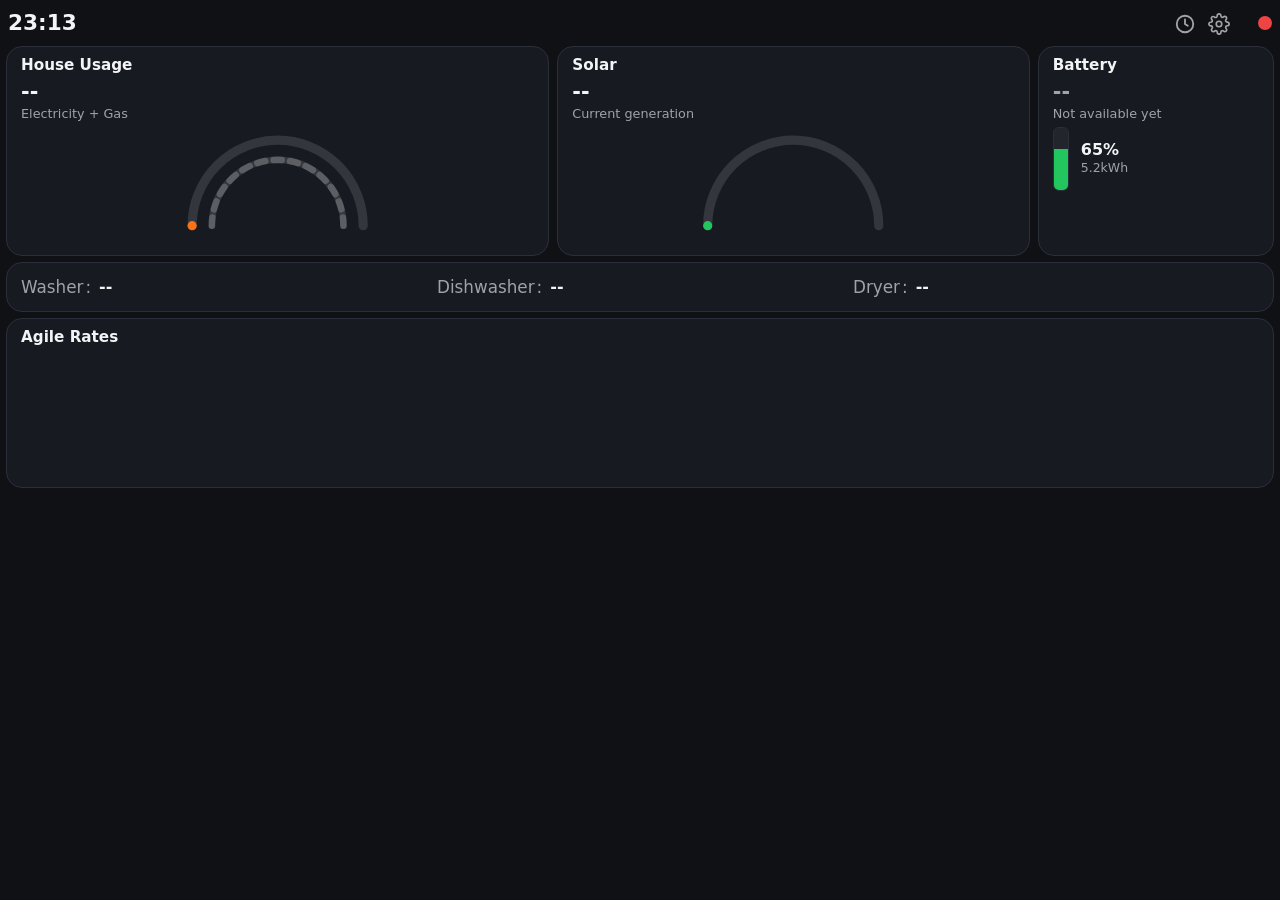
==== static/index.html @ e9c0b1bc "Lots of refactoring" ====
<!doctype html>
<html lang="en-GB">

<head>
    <meta charset="UTF-8" />
    <meta name="viewport" content="width=device-width, initial-scale=1" />
    <title>IHD Frontend</title>
    <link rel="stylesheet" href="/static/css/app.css" />
    <link rel="stylesheet" href="/static/css/agile.css" />
    <link rel="stylesheet" href="/static/css/history.css" />
    <link rel="stylesheet" href="/static/css/settings.css" />
</head>

<body>
    <div class="dashboard" id="dashboard" data-dev-mode="false">
        <header class="dashboard-header">
            <div class="header-time" id="header-time">00:00</div>

            <div class="header-actions">
                <div class="header-icon-group" id="header-icon-group">
                    <button class="icon-button" id="history-button" type="button" aria-label="View history">
                        <svg viewBox="0 0 24 24" class="icon-svg">
                            <circle cx="12" cy="12" r="9" fill="none" stroke="currentColor" stroke-width="2" />
                            <path d="M12 7v5l3 2" fill="none" stroke="currentColor" stroke-width="2" />
                        </svg>
                    </button>

                    <button class="icon-button" id="settings-button" type="button" aria-label="Open settings">
                        <svg viewBox="0 0 24 24" class="icon-svg" aria-hidden="true">
                            <circle cx="12" cy="12" r="3"></circle>
                            <path
                                d="M19.4 15a1.65 1.65 0 0 0 .33 1.82l.06.06a2 2 0 1 1-2.83 2.83l-.06-.06a1.65 1.65 0 0 0-1.82-.33 1.65 1.65 0 0 0-1 1.51V21a2 2 0 1 1-4 0v-.09a1.65 1.65 0 0 0-1-1.51 1.65 1.65 0 0 0-1.82.33l-.06.06a2 2 0 1 1-2.83-2.83l.06-.06a1.65 1.65 0 0 0 .33-1.82 1.65 1.65 0 0 0-1.51-1H3a2 2 0 1 1 0-4h.09a1.65 1.65 0 0 0 1.51-1 1.65 1.65 0 0 0-.33-1.82l-.06-.06a2 2 0 1 1 2.83-2.83l.06.06a1.65 1.65 0 0 0 1.82.33h0A1.65 1.65 0 0 0 10 3.09V3a2 2 0 1 1 4 0v.09a1.65 1.65 0 0 0 1 1.51h0a1.65 1.65 0 0 0 1.82-.33l.06-.06a2 2 0 1 1 2.83 2.83l-.06.06a1.65 1.65 0 0 0-.33 1.82v0a1.65 1.65 0 0 0 1.51 1H21a2 2 0 1 1 0 4h-.09a1.65 1.65 0 0 0-1.51 1z">
                            </path>
                        </svg>
                    </button>
                </div>

                <div class="poll-indicator" id="poll-indicator" aria-hidden="true"></div>
            </div>
        </header>

        <main class="dashboard-main">
            <section class="top-row">
                <article class="panel metric-panel" id="usage-panel">
                    <div class="panel-header-row">
                        <h2 class="panel-title">House Usage</h2>
                    </div>

                    <div class="panel-value" id="usage-main-value">--</div>
                    <div class="panel-subtext" id="usage-subtext">Electricity + Gas</div>

                    <div class="gauge-wrap gauge-wrap-house">
                        <svg class="gauge gauge-double gauge-house-large" viewBox="0 0 320 180" aria-hidden="true">
                            <path class="gauge-track" d="M 30 150 A 130 130 0 0 1 290 150" pathLength="100" />
                            <path id="usage-gauge-electric" class="gauge-fill gauge-fill-electric"
                                d="M 30 150 A 130 130 0 0 1 290 150" pathLength="100" stroke-dasharray="0 100" />

                            <path class="gauge-track gauge-track-inner" d="M 60 150 A 100 100 0 0 1 260 150"
                                pathLength="100" />
                            <path id="usage-gauge-gas" class="gauge-fill gauge-fill-gas gauge-unavailable"
                                d="M 60 150 A 100 100 0 0 1 260 150" pathLength="100" stroke-dasharray="0 100" />
                        </svg>
                    </div>
                </article>

                <article class="panel metric-panel" id="solar-panel">
                    <div class="panel-header-row">
                        <h2 class="panel-title">Solar</h2>
                    </div>

                    <div class="panel-value">--</div>
                    <div class="panel-subtext">Current generation</div>

                    <div class="gauge-wrap gauge-wrap-solar">
                        <svg class="gauge gauge-single gauge-solar-large" viewBox="0 0 320 180" aria-hidden="true">
                            <path id="solar-gauge-track" class="gauge-track" d="M 30 150 A 130 130 0 0 1 290 150"
                                pathLength="100" />
                            <path id="solar-gauge-fill" class="gauge-fill gauge-fill-solar"
                                d="M 30 150 A 130 130 0 0 1 290 150" pathLength="100" stroke-dasharray="0 100" />
                        </svg>
                    </div>
                </article>

                <article class="panel metric-panel" id="battery-panel">
                    <div class="panel-header-row">
                        <h2 class="panel-title">Battery</h2>
                    </div>

                    <div class="panel-body battery-panel-body">
                        <div class="panel-value panel-value-muted">--</div>
                        <div class="panel-subtext">Not available yet</div>

                        <div class="battery-widget">
                            <div class="battery-bar">
                                <div class="battery-fill" style="height: 65%"></div>
                            </div>

                            <div class="battery-meta">
                                <div class="battery-value">65%</div>
                                <div class="battery-caption">5.2kWh</div>
                            </div>
                        </div>
                    </div>
                </article>
            </section>

            <section class="panel appliance-row" id="appliance-row">
                <div class="appliance-item">
                    <span class="appliance-label">Washer</span>
                    <span class="appliance-value" id="appliance-washing-machine">--</span>
                </div>

                <div class="appliance-item">
                    <span class="appliance-label">Dishwasher</span>
                    <span class="appliance-value" id="appliance-dishwasher">--</span>
                </div>

                <div class="appliance-item">
                    <span class="appliance-label">Dryer</span>
                    <span class="appliance-value" id="appliance-tumble-dryer">--</span>
                </div>
            </section>

            <section class="panel agile-panel" id="agile-card">
                <div class="panel-header-row">
                    <h2 class="panel-title">Agile Rates</h2>
                </div>

                <div class="agile-chart-wrap">
                    <div class="agile-chart" id="agile-chart"></div>
                    <div class="agile-time-axis" id="agile-time-axis"></div>
                </div>
            </section>
        </main>
    </div>

    <div id="settings-modal-root"></div>
    <div id="history-modal-root"></div>

    <script type="module" src="/static/js/app.js"></script>
</body>

</html>
---- static/css/app.css ----
/* =========================
   Theme / Base
========================= */

:root {
  color-scheme: dark;
  --bg: #0f1115;
  --panel: #171a21;
  --panel-border: #2a2f3a;
  --panel-soft: rgba(255, 255, 255, 0.02);
  --panel-soft-border: rgba(255, 255, 255, 0.05);
  --text: #f3f4f6;
  --muted: #a1a1aa;
  --cheap: #22c55e;
  --normal: #f97316;
  --expensive: #ef4444;
  --now-outline: #ffffff;

  --usage-green-bright: #22c55e;
  --usage-green-soft: #16a34a;
  --usage-orange: #f97316;
  --usage-red: #ef4444;

  --solar-green-dark: #15803d;
  --solar-green-mid: #22c55e;
  --solar-green-bright: #4ade80;
}

[hidden] {
  display: none !important;
}

* {
  box-sizing: border-box;
}

html,
body {
  margin: 0;
  width: 100%;
  height: 100%;
}

body {
  font-family:
    Inter, system-ui, -apple-system, BlinkMacSystemFont, "Segoe UI", sans-serif;
  background: var(--bg);
  color: var(--text);
  overflow: hidden;
}

/* =========================
   Dashboard Layout
========================= */

.dashboard {
  width: 100vw;
  height: 100vh;
  padding: 6px;
  display: grid;
  grid-template-rows: 34px 1fr;
  gap: 6px;
}

.dashboard-main {
  min-height: 0;
  display: grid;
  grid-template-rows: 210px 50px auto;
  align-content: start;
  gap: 6px;
}

.top-row {
  min-height: 0;
  display: grid;
  grid-template-columns: 2.3fr 2fr 1fr;
  gap: 8px;
}

/* =========================
   Header
========================= */

.dashboard-header {
  display: grid;
  grid-template-columns: 1fr auto;
  align-items: center;
  gap: 6px;
  padding: 0 2px;
}

.header-time {
  font-size: 1.35rem;
  font-weight: 700;
  line-height: 1;
}

.header-status {
  color: var(--muted);
  font-size: 0.8rem;
  text-align: right;
  white-space: nowrap;
}

.header-actions {
  display: flex;
  align-items: center;
  gap: 10px;
}

.header-icon-group {
  display: flex;
  align-items: center;
  gap: 4px;
  min-width: 0;
}

.icon-button {
  width: 30px;
  height: 30px;
  border: none;
  background: transparent;
  color: rgba(255, 255, 255, 0.62);
  display: flex;
  align-items: center;
  justify-content: center;
  cursor: pointer;
  padding: 0;
}

.icon-button:hover {
  color: rgba(255, 255, 255, 0.9);
  background: transparent;
}

.icon-button:active {
  transform: scale(0.94);
}

.icon-svg {
  width: 22px;
  height: 22px;
  transform: translateY(1px);
  fill: none;
  stroke: currentColor;
  stroke-width: 1.8;
  stroke-linecap: round;
  stroke-linejoin: round;
  overflow: visible;
}

.poll-indicator {
  width: 14px;
  height: 14px;
  border-radius: 50%;
  background: #1f7a3a;
  transition: background-color 1s ease;
  margin-left: 14px;
}

.poll-indicator.pulse {
  background: #4ade80;
}

.poll-indicator.error {
  background: #ef4444;
}

/* =========================
   Shared Panels
========================= */

.panel {
  background: var(--panel);
  border: 1px solid var(--panel-border);
  border-radius: 16px;
  padding: 10px 14px;
  min-width: 0;
  min-height: 0;
}

.panel-header-row {
  display: flex;
  justify-content: space-between;
  align-items: baseline;
  gap: 8px;
  margin-bottom: 4px;
}

.panel-title {
  margin: 0;
  font-size: 0.95rem;
  font-weight: 700;
  line-height: 1.1;
}

.panel-subtitle {
  color: var(--muted);
  font-size: 0.8rem;
  text-align: right;
  white-space: nowrap;
}

.metric-panel {
  display: grid;
  grid-template-rows: auto auto auto 1fr;
  gap: 4px;
}

.panel-value {
  font-size: 1.3rem;
  font-weight: 700;
  line-height: 1;
}

.panel-value-muted {
  color: var(--muted);
}

.panel-subtext {
  color: var(--muted);
  font-size: 0.8rem;
  line-height: 1.1;
}

.panel-body {
  min-height: 0;
  display: grid;
  grid-template-rows: auto auto 1fr;
  gap: 4px;
}

/* =========================
   Appliance Row
========================= */

.appliance-row {
  display: grid;
  grid-template-columns: repeat(3, 1fr);
  align-items: center;
  gap: 10px;
  padding: 6px 14px;
  min-height: 0;
}

.appliance-item {
  display: flex;
  align-items: center;
  justify-content: flex-start;
  gap: 8px;
}

.appliance-label {
  color: var(--muted);
  font-size: 1.05rem;
  line-height: 1;
  white-space: nowrap;
}

.appliance-label::after {
  content: ":";
  margin-left: 2px;
}

.appliance-value {
  color: var(--text);
  font-size: 1rem;
  font-weight: 700;
  line-height: 1;
  white-space: nowrap;
}

.appliance-value.running {
  color: var(--cheap);
  font-weight: 800;
}

/* =========================
   Gauge Components
========================= */

.gauge-wrap {
  position: relative;
  min-height: 0;
  display: flex;
  align-items: flex-end;
  justify-content: center;
  overflow: hidden;
}

.gauge-wrap-house,
.gauge-wrap-solar {
  height: 100%;
  padding-top: 2px;
}

.gauge {
  width: 100%;
  height: 100%;
  overflow: visible;
}

.gauge-house-large,
.gauge-solar-large {
  width: 100%;
  height: 100%;
  max-width: none;
  max-height: none;
}

.gauge path {
  fill: none;
  stroke-linecap: round;
}

.gauge-track {
  stroke: rgba(255, 255, 255, 0.12);
  stroke-width: 14;
}

.gauge-track-inner {
  stroke-width: 10;
}

.gauge-fill {
  stroke-width: 14;
  stroke: var(--normal);
  transition:
    stroke-dasharray 0.3s ease,
    stroke 0.3s ease;
}

.gauge-fill-electric {
  stroke: var(--normal);
}

.gauge-fill-gas {
  stroke: #60a5fa;
  stroke-width: 10;
}

.gauge-fill-solar {
  stroke: var(--cheap);
}

.gauge-unavailable {
  stroke: rgba(255, 255, 255, 0.2);
  stroke-dasharray: 4 4;
}

/* =========================
   Battery Panel
   Keep this section together for
   future battery integration work
========================= */

.battery-panel-body {
  grid-template-rows: auto auto 1fr;
}

.battery-widget {
  min-height: 0;
  display: flex;
  align-items: center;
  gap: 12px;
  height: 100%;
  padding-top: 2px;
}

.battery-bar {
  width: 16px;
  height: 100%;
  min-height: 64px;
  background: rgba(255, 255, 255, 0.05);
  border-radius: 6px;
  overflow: hidden;
  border: 1px solid var(--panel-border);
  display: flex;
  align-items: end;
}

.battery-fill {
  width: 100%;
  background: var(--cheap);
  transition: height 0.3s ease;
}

.battery-meta {
  display: flex;
  flex-direction: column;
  gap: 4px;
}

.battery-value {
  font-size: 1rem;
  font-weight: 700;
  line-height: 1;
}

.battery-caption {
  color: var(--muted);
  font-size: 0.78rem;
  line-height: 1;
}

/* =========================
   Shared Modal Backdrop
========================= */

.modal-backdrop {
  position: fixed;
  inset: 0;
  background: rgba(0, 0, 0, 0.55);
  z-index: 1000;
}
---- static/css/agile.css ----
/* =========================
   Agile Panel
========================= */

.agile-panel {
  display: grid;
  grid-template-rows: auto auto;
  gap: 6px;
  align-content: start;
}

.agile-chart-wrap {
  min-height: 0;
  display: grid;
  grid-template-rows: 1fr 12px;
  gap: 1px;
}

/* =========================
   Chart Base
========================= */

.agile-chart {
  height: 108px;
  position: relative;
  background: transparent;
  border: none;
  border-radius: 0;
}

/* =========================
   Positive-only mode
========================= */

.agile-chart.positive-only {
  display: flex;
  align-items: end;
  gap: 5px;
}

.agile-chart.positive-only::before {
  content: "";
  position: absolute;
  left: 0;
  right: 0;
  bottom: 0;
  height: 1px;
  background: rgba(255, 255, 255, 0.05);
}

.agile-chart.positive-only .agile-bar {
  flex: 1 1 0;
  min-width: 10px;
  border-radius: 6px 6px 0 0;
  position: relative;
  margin-bottom: 3px;
  opacity: 0.95;
  transition:
    transform 0.15s ease,
    opacity 0.15s ease;
}

/* =========================
   Mixed mode (negative + positive)
========================= */

.agile-chart.mixed {
  display: flex;
  align-items: stretch;
  gap: 5px;
}

.agile-chart.mixed::before {
  content: "";
  position: absolute;
  left: 0;
  right: 0;
  top: 50%;
  height: 1px;
  background: rgba(255, 255, 255, 0.1);
}

.agile-bar-wrap {
  flex: 1 1 0;
  min-width: 10px;
  position: relative;
  height: 100%;
}

.agile-chart.mixed .agile-bar {
  position: absolute;
  left: 0;
  right: 0;
  opacity: 0.95;
  transition:
    transform 0.15s ease,
    opacity 0.15s ease;
}

.agile-chart.mixed .agile-bar.positive {
  bottom: calc(50% + 2px);
  border-radius: 6px 6px 0 0;
}

.agile-chart.mixed .agile-bar.negative {
  top: calc(50% + 2px);
  border-radius: 0 0 6px 6px;
}

/* =========================
   Colours
========================= */

.agile-bar.cheap {
  background: var(--cheap);
}

.agile-bar.normal {
  background: var(--normal);
}

.agile-bar.expensive {
  background: var(--expensive);
}

.agile-bar.negative {
  background: #8b5cf6;
}

/* =========================
   Interaction
========================= */

.agile-bar:hover {
  opacity: 1;
  transform: translateY(-2px);
}

/* =========================
   Tooltip
========================= */

.agile-bar::after {
  content: attr(data-price);
  position: absolute;
  left: 50%;
  transform: translateX(-50%);
  font-size: 0.72rem;
  color: var(--text);
  white-space: nowrap;
  opacity: 0;
  pointer-events: none;
  transition: opacity 0.15s ease;
}

.agile-chart.positive-only .agile-bar::after,
.agile-chart.mixed .agile-bar.positive::after {
  bottom: calc(100% + 4px);
}

.agile-chart.mixed .agile-bar.negative::after {
  top: calc(100% + 4px);
}

.agile-bar:hover::after,
.agile-bar.now::after {
  opacity: 1;
}

/* =========================
   Time Axis
========================= */

.agile-time-axis {
  position: relative;
  height: 13px;
  color: var(--muted);
  font-size: 0.6rem;
  overflow: hidden;
}

.agile-time-label {
  position: absolute;
  transform: translateX(-50%);
  white-space: nowrap;
  line-height: 1;
  top: -1px;
  opacity: 0.65;
}

.agile-time-label.current {
  color: var(--text);
  opacity: 1;
  font-weight: 500;
}

.agile-time-label:nth-child(3n) {
  opacity: 0.9;
}
---- static/css/history.css ----
/* History modal */
.history-modal {
  position: fixed;
  inset: 24px;
  z-index: 1002;
  display: grid;
  grid-template-rows: auto auto 1fr auto;
  gap: 10px;
  background: var(--panel);
  border: 1px solid var(--panel-border);
  border-radius: 16px;
  padding: 14px;
  box-shadow: 0 10px 30px rgba(0, 0, 0, 0.35);
  overflow: hidden;
}

.history-modal-header {
  display: flex;
  align-items: flex-start;
  justify-content: space-between;
}

.history-title-wrap {
  display: grid;
  gap: 4px;
}

.history-title {
  margin: 0;
  font-size: 1.15rem;
  font-weight: 700;
  line-height: 1;
}

.history-date {
  color: var(--muted);
  font-size: 0.82rem;
  line-height: 1;
}

.history-toolbar {
  display: flex;
  align-items: center;
  justify-content: space-between;
  gap: 10px;
  flex-wrap: wrap;
}

.history-toggle-group,
.history-nav-group {
  display: flex;
  align-items: center;
  gap: 6px;
}

.history-toggle-button,
.history-nav-button,
.history-close-button {
  height: 34px;
  border: 1px solid var(--panel-border);
  border-radius: 10px;
  background: var(--panel-soft);
  color: var(--text);
  font-size: 0.85rem;
  font-weight: 700;
  cursor: pointer;
  padding: 0 12px;
}

.history-toggle-button.active {
  background: rgba(255, 255, 255, 0.12);
}

.history-toggle-button:disabled {
  opacity: 0.45;
  cursor: default;
}

.history-modal-body {
  min-height: 0;
  overflow: hidden;
  display: grid;
  grid-template-rows: 1fr 1fr;
  gap: 10px;
}

.history-card {
  background: var(--panel-soft);
  border: 1px solid var(--panel-soft-border);
  border-radius: 12px;
  padding: 10px;
  display: grid;
  grid-template-rows: auto 1fr;
  gap: 8px;
  min-height: 0;
}

.history-card-header {
  display: flex;
  justify-content: space-between;
  align-items: baseline;
  gap: 8px;
}

.history-card-title {
  margin: 0;
  font-size: 0.9rem;
  font-weight: 700;
}

.history-card-subtitle {
  color: var(--muted);
  font-size: 0.75rem;
}

.history-card-meta {
  display: grid;
  justify-items: end;
  gap: 2px;
  text-align: right;
}

.history-card-total,
.history-card-standing {
  font-size: 0.9rem;
  line-height: 1.1;
  font-weight: 700;
}

.history-chart-container {
  display: flex;
  gap: 10px;
  align-items: stretch;
}

.history-y-axis {
  width: 40px;
  display: grid;
  grid-template-rows: auto 1fr auto;
  align-items: stretch;
  justify-items: end;
  color: var(--muted);
  font-size: 0.7rem;
  line-height: 1;
  padding-top: 6px;
  padding-bottom: 2px;
}

.history-y-max {
  font-weight: 700;
  min-height: 14px;
}

.history-y-min {
  opacity: 0.65;
  min-height: 12px;
}

.history-y-max,
.history-y-min {
  font-size: 0.68rem;
}

.history-y-rail {
  width: 1px;
  height: 100%;
  background: rgba(255, 255, 255, 0.08);
  justify-self: end;
  margin-right: 2px;
}

.history-chart-wrap {
  flex: 1;
  min-height: 0;
  display: grid;
  grid-template-rows: 1fr 14px;
  gap: 2px;
}

.history-chart {
  height: 100%;
  min-height: 72px;
  display: flex;
  align-items: end;
  gap: 2px;
  position: relative;
}

.history-chart::before {
  content: "";
  position: absolute;
  left: 0;
  right: 0;
  bottom: 0;
  height: 1px;
  background: rgba(255, 255, 255, 0.05);
}

.history-bar {
  flex: 1 1 0;
  min-width: 4px;
  border-radius: 4px 4px 0 0;
  opacity: 0.95;
  border: none;
  padding: 0;
  position: relative;
  cursor: pointer;
}

.history-bar.electricity {
  background: var(--normal);
}

.history-bar.gas {
  background: var(--usage-green-soft);
}

.history-bar::after {
  content: attr(data-value);
  position: absolute;
  bottom: calc(100% + 4px);
  left: 50%;
  transform: translateX(-50%);
  font-size: 0.64rem;
  color: var(--text);
  white-space: nowrap;
  opacity: 0;
  pointer-events: none;
  transition: opacity 0.15s ease;
}

.history-bar:hover::after,
.history-bar.selected::after {
  opacity: 1;
}

.history-time-axis {
  position: relative;
  height: 12px;
  color: var(--muted);
  font-size: 0.65rem;
}

.history-time-label {
  position: absolute;
  transform: translateX(-50%);
  white-space: nowrap;
  line-height: 1;
}

.history-modal-footer {
  display: flex;
  justify-content: flex-end;
  align-items: center;
}
---- static/css/settings.css ----
/* Settings modal */
.settings-modal {
  position: fixed;
  inset: 36px 24px 24px 24px;
  z-index: 1001;
  display: grid;
  grid-template-rows: auto 1fr auto;
  gap: 10px;
  background: var(--panel);
  border: 1px solid var(--panel-border);
  border-radius: 16px;
  padding: 14px;
  box-shadow: 0 10px 30px rgba(0, 0, 0, 0.35);
}

.settings-modal-header {
  display: flex;
  align-items: center;
  justify-content: space-between;
}

.settings-title {
  margin: 0;
  font-size: 1.15rem;
  font-weight: 700;
  line-height: 1;
}

.settings-modal-body {
  min-height: 0;
  overflow: auto;
  display: grid;
  gap: 10px;
  align-content: start;
}

.settings-section {
  background: var(--panel-soft);
  border: 1px solid var(--panel-soft-border);
  border-radius: 12px;
  padding: 12px;
  display: grid;
  gap: 6px;
}

.settings-label {
  font-size: 0.9rem;
  font-weight: 700;
  color: var(--text);
}

.settings-value {
  font-size: 0.82rem;
  color: var(--muted);
  line-height: 1.25;
}

.settings-field-label {
  display: block;
  font-size: 0.82rem;
  font-weight: 700;
  color: var(--text);
  margin-top: 6px;
  margin-bottom: 6px;
}

.settings-modal-footer {
  display: flex;
  justify-content: flex-end;
  align-items: center;
  gap: 8px;
}

.settings-close-button,
.settings-save-button {
  min-width: 88px;
  height: 36px;
  border: 1px solid var(--panel-border);
  border-radius: 10px;
  color: var(--text);
  font-size: 0.9rem;
  font-weight: 700;
  cursor: pointer;
  padding: 0 14px;
}

.settings-close-button {
  background: var(--panel-soft);
}

.settings-save-button {
  background: rgba(255, 255, 255, 0.12);
}

.settings-save-button:active,
.settings-close-button:active {
  transform: scale(0.98);
}

.settings-segmented {
  display: flex;
  gap: 6px;
  margin-top: 6px;
}

.settings-segment {
  flex: 1;
  height: 36px;
  border-radius: 10px;
  border: 1px solid var(--panel-border);
  background: var(--panel-soft);
  color: var(--text);
  font-size: 0.9rem;
  font-weight: 700;
  cursor: pointer;
}

.settings-segment.active {
  background: rgba(255, 255, 255, 0.16);
  border-color: rgba(255, 255, 255, 0.25);
}

.settings-segment:active {
  transform: scale(0.96);
}
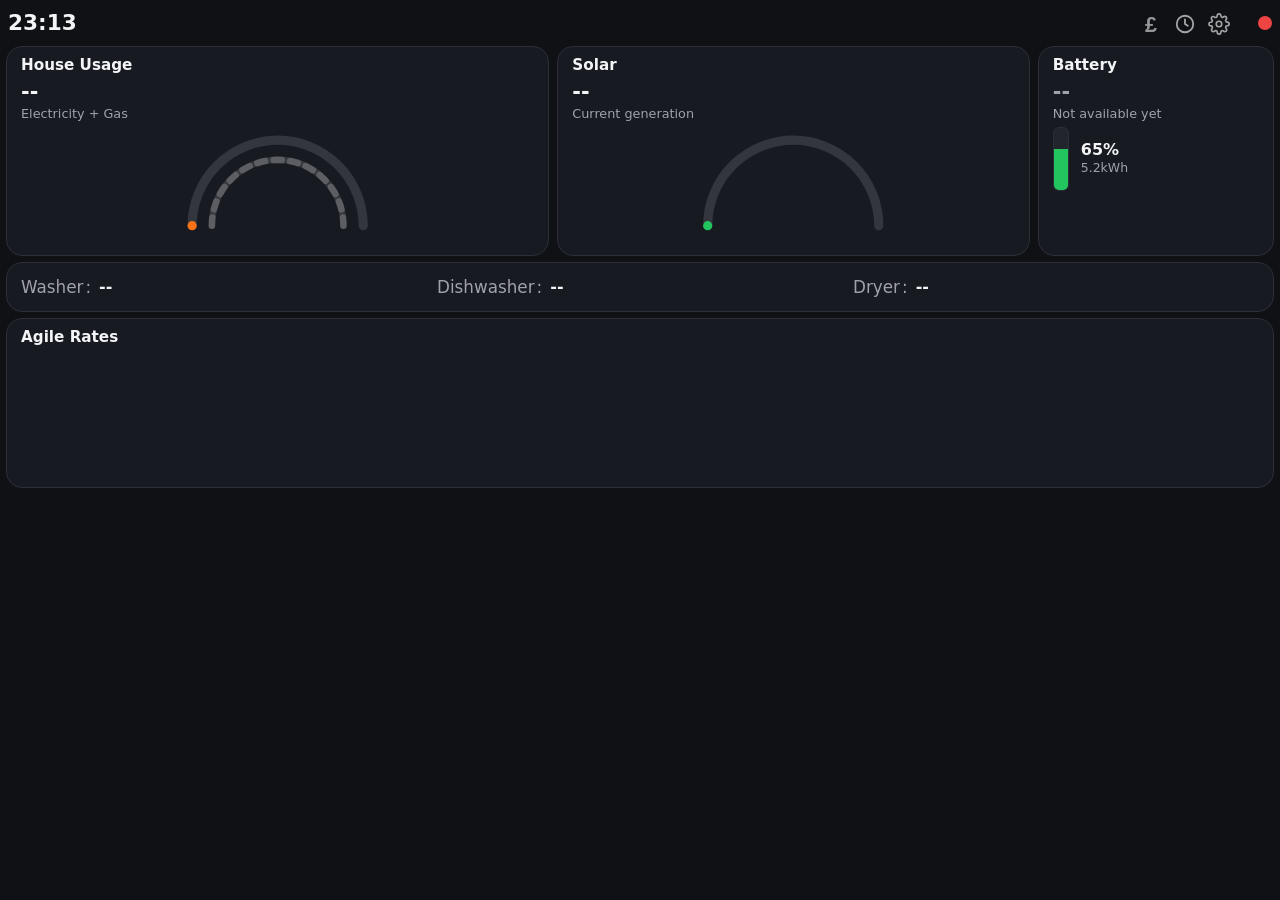
==== commit 1c5067c0: "Front-end commit this time" ====
--- a/static/index.html
+++ b/static/index.html
@@ -9,6 +9,7 @@
     <link rel="stylesheet" href="/static/css/agile.css" />
     <link rel="stylesheet" href="/static/css/history.css" />
     <link rel="stylesheet" href="/static/css/settings.css" />
+    <link rel="stylesheet" href="/static/css/costs.css" />
 </head>
 
 <body>
@@ -18,6 +19,10 @@
 
             <div class="header-actions">
                 <div class="header-icon-group" id="header-icon-group">
+                    <button class="icon-button" id="costs-button" type="button" aria-label="View device costs">
+                        <span class="icon-currency" aria-hidden="true">£</span>
+                    </button>
+
                     <button class="icon-button" id="history-button" type="button" aria-label="View history">
                         <svg viewBox="0 0 24 24" class="icon-svg">
                             <circle cx="12" cy="12" r="9" fill="none" stroke="currentColor" stroke-width="2" />
@@ -134,6 +139,7 @@
         </main>
     </div>
 
+    <div id="cost-usage-modal-root"></div>
     <div id="settings-modal-root"></div>
     <div id="history-modal-root"></div>
 
--- a/static/css/app.css
+++ b/static/css/app.css
@@ -149,6 +149,13 @@
   overflow: visible;
 }
 
+.icon-currency {
+  font-size: 1.35rem;
+  font-weight: 600; /* slightly less bold than default */
+  opacity: 0.9;
+  transform: translateY(2px);
+}
+
 .poll-indicator {
   width: 14px;
   height: 14px;
--- a/static/css/costs.css
+++ b/static/css/costs.css
@@ -0,0 +1,154 @@
+.cost-usage-modal {
+  position: fixed;
+  inset: 36px 24px 24px 24px;
+  z-index: 1001;
+  display: grid;
+  grid-template-rows: auto auto 1fr auto;
+  gap: 10px;
+  background: var(--panel);
+  border: 1px solid var(--panel-border);
+  border-radius: 16px;
+  padding: 14px;
+  box-shadow: 0 10px 30px rgba(0, 0, 0, 0.35);
+}
+
+.cost-usage-modal-header {
+  display: flex;
+  align-items: center;
+  justify-content: space-between;
+}
+
+.cost-usage-title-wrap {
+  display: grid;
+  gap: 4px;
+}
+
+.cost-usage-title {
+  margin: 0;
+  font-size: 1.15rem;
+  font-weight: 700;
+  line-height: 1;
+}
+
+.cost-usage-subtitle {
+  color: var(--muted);
+  font-size: 0.82rem;
+  line-height: 1;
+}
+
+.cost-usage-toolbar {
+  display: flex;
+  align-items: center;
+  justify-content: space-between;
+  gap: 10px;
+}
+
+.cost-usage-toggle-group {
+  display: flex;
+  align-items: center;
+  gap: 6px;
+}
+
+.cost-usage-toggle-button,
+.cost-usage-close-button {
+  height: 34px;
+  border: 1px solid var(--panel-border);
+  border-radius: 10px;
+  background: var(--panel-soft);
+  color: var(--text);
+  font-size: 0.85rem;
+  font-weight: 700;
+  cursor: pointer;
+  padding: 0 12px;
+}
+
+.cost-usage-toggle-button.active {
+  background: rgba(255, 255, 255, 0.12);
+}
+
+.cost-usage-modal-body {
+  min-height: 0;
+  overflow: auto;
+}
+
+.cost-usage-list {
+  display: grid;
+  gap: 12px;
+  align-content: start;
+}
+
+.cost-usage-empty {
+  color: var(--muted);
+  font-size: 0.9rem;
+}
+
+.cost-usage-row {
+  display: grid;
+  gap: 6px;
+}
+
+.cost-usage-row-header {
+  display: flex;
+  align-items: center;
+  justify-content: space-between;
+  gap: 12px;
+}
+
+.cost-usage-name {
+  font-size: 0.95rem;
+  font-weight: 700;
+  color: var(--text);
+}
+
+.cost-usage-value {
+  font-size: 0.92rem;
+  font-weight: 700;
+  color: var(--text);
+  white-space: nowrap;
+}
+
+.cost-usage-bar-track {
+  width: 100%;
+  height: 14px;
+  border-radius: 999px;
+  background: rgba(255, 255, 255, 0.06);
+  overflow: hidden;
+}
+
+.cost-usage-bar-fill {
+  height: 100%;
+  border-radius: 999px;
+  transition: width 0.25s ease;
+}
+
+.cost-usage-bar-today {
+  background: linear-gradient(
+    90deg,
+    rgba(249, 115, 22, 0.7),
+    var(--normal)
+  );
+}
+
+.cost-usage-bar-current {
+  background: linear-gradient(
+    90deg,
+    rgba(34, 197, 94, 0.7),
+    var(--cheap)
+  );
+}
+
+.cost-usage-row[data-low="true"] .cost-usage-bar-fill {
+  opacity: 0.6;
+}
+
+.cost-usage-modal-footer {
+  display: flex;
+  justify-content: flex-end;
+  align-items: center;
+}
+
+.cost-usage-total {
+  font-size: 1rem;
+  font-weight: 700;
+  color: var(--text);
+}
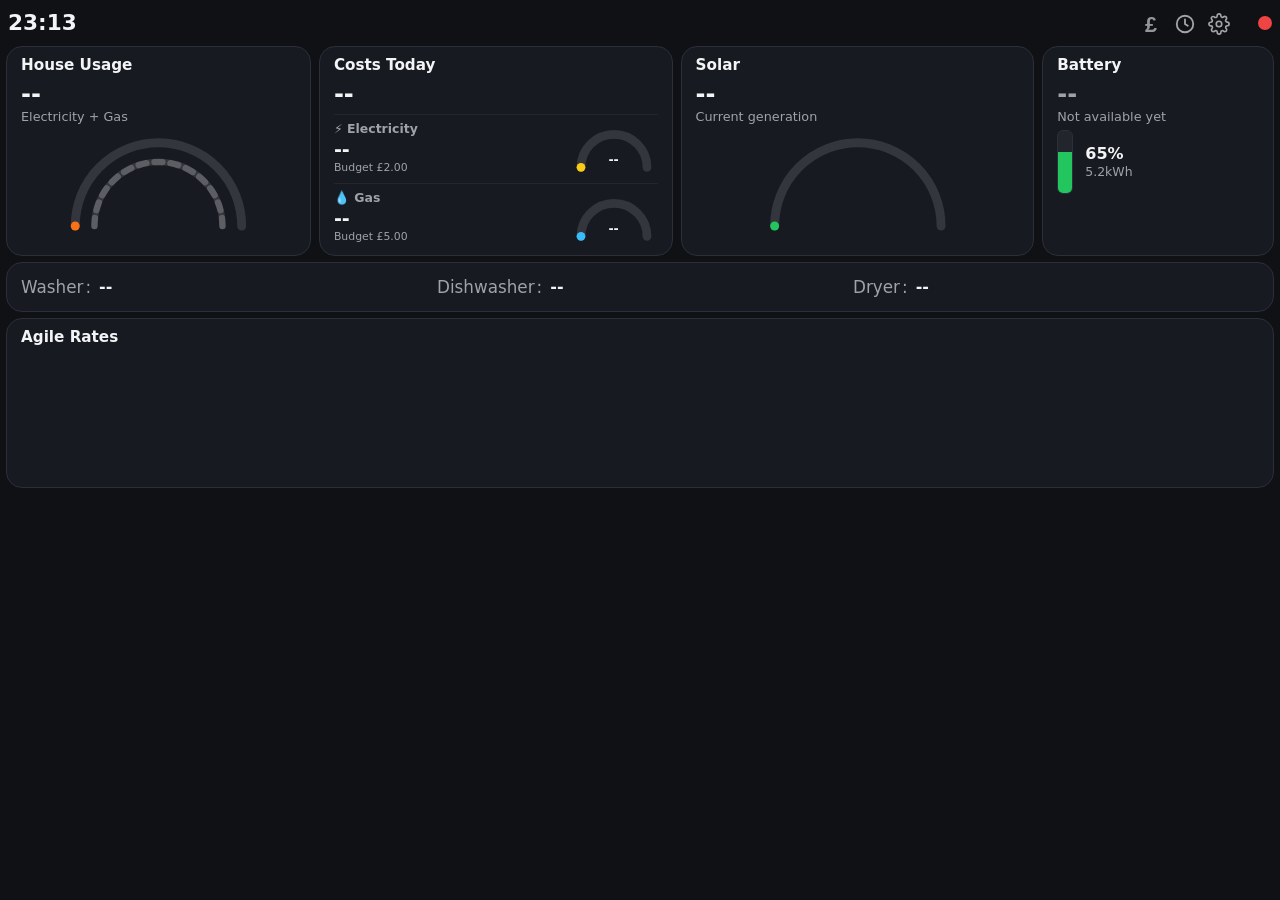
==== commit b4b6ba43: "Added and tweaked Costs Today panel" ====
--- a/static/index.html
+++ b/static/index.html
@@ -68,9 +68,58 @@
                     </div>
                 </article>
 
+                <article class="panel metric-panel costs-today-panel" id="costs-today-panel">
+                    <div class="panel-header-row">
+                        <h2 class="panel-title">Costs Today</h2>
+                    </div>
+
+                    <div class="panel-value" id="costs-today-total">--</div>
+
+                    <div class="costs-today-breakdown">
+                        <div class="costs-budget-row electricity">
+                            <div>
+                                <div class="costs-budget-label">⚡ Electricity</div>
+                                <div class="costs-budget-value" id="costs-today-electricity">--</div>
+                                <div class="costs-budget-caption" id="costs-electricity-budget">Budget £2.00</div>
+                            </div>
+
+                            <div class="costs-budget-gauge">
+                                <div class="costs-budget-percent" id="costs-electricity-percent">--</div>
+                                <svg viewBox="0 0 120 70" aria-hidden="true">
+                                    <path class="costs-budget-track" d="M 15 60 A 45 45 0 0 1 105 60"
+                                        pathLength="100" />
+                                    <path id="costs-electricity-gauge" class="costs-budget-fill electricity"
+                                        d="M 15 60 A 45 45 0 0 1 105 60" pathLength="100" stroke-dasharray="0 100" />
+                                </svg>
+                            </div>
+                        </div>
+
+                        <div class="costs-budget-row gas">
+                            <div>
+                                <div class="costs-budget-label">💧 Gas</div>
+                                <div class="costs-budget-value" id="costs-today-gas">--</div>
+                                <div class="costs-budget-caption" id="costs-gas-budget">Budget £5.00</div>
+                            </div>
+
+                            <div class="costs-budget-gauge">
+                                <div class="costs-budget-percent" id="costs-gas-percent">--</div>
+                                <svg viewBox="0 0 120 70" aria-hidden="true">
+                                    <path class="costs-budget-track" d="M 15 60 A 45 45 0 0 1 105 60"
+                                        pathLength="100" />
+                                    <path id="costs-gas-gauge" class="costs-budget-fill gas"
+                                        d="M 15 60 A 45 45 0 0 1 105 60" pathLength="100" stroke-dasharray="0 100" />
+                                </svg>
+                            </div>
+                        </div>
+                    </div>
+                </article>
+
                 <article class="panel metric-panel" id="solar-panel">
                     <div class="panel-header-row">
                         <h2 class="panel-title">Solar</h2>
+                        <div class="solar-export-icon" id="solar-export-icon" aria-label="Exporting electricity" hidden>
+                            ⚡
+                        </div>
                     </div>
 
                     <div class="panel-value">--</div>
--- a/static/css/app.css
+++ b/static/css/app.css
@@ -73,8 +73,123 @@
 .top-row {
   min-height: 0;
   display: grid;
-  grid-template-columns: 2.3fr 2fr 1fr;
+  grid-template-columns: 1.25fr 1.45fr 1.45fr 0.95fr;
   gap: 8px;
+}
+
+/* =========================
+   Costs Today Panel
+========================= */
+
+.costs-today-panel {
+  display: grid;
+  grid-template-rows: auto auto auto 1fr;
+  gap: 4px;
+}
+
+.costs-today-breakdown {
+  display: grid;
+  align-content: center;
+  margin-top: 4px;
+}
+
+.costs-today-row {
+  display: flex;
+  justify-content: space-between;
+  align-items: baseline;
+  gap: 8px;
+  padding: 6px 0;
+  border-top: 1px solid var(--panel-soft-border);
+}
+
+.costs-today-label {
+  color: var(--muted);
+  font-size: 0.78rem;
+  line-height: 1;
+}
+
+.costs-today-value {
+  color: var(--text);
+  font-size: 0.9rem;
+  font-weight: 700;
+  line-height: 1;
+  white-space: nowrap;
+}
+
+.costs-budget-row {
+  display: grid;
+  grid-template-columns: 1fr 88px;
+  align-items: center;
+  gap: 8px;
+  padding: 5px 0;
+  border-top: 1px solid var(--panel-soft-border);
+}
+
+.costs-budget-label {
+  color: var(--muted);
+  font-size: 0.78rem;
+  font-weight: 700;
+  line-height: 1;
+}
+
+.costs-budget-value {
+  margin-top: 4px;
+  color: var(--text);
+  font-size: 1.2rem;
+  font-weight: 700;
+  line-height: 1;
+}
+
+.costs-budget-caption {
+  margin-top: 4px;
+  color: var(--muted);
+  font-size: 0.68rem;
+  line-height: 1;
+}
+
+.costs-budget-gauge {
+  position: relative;
+  width: 88px;
+  height: 58px;
+}
+
+.costs-budget-gauge svg {
+  width: 88px;
+  height: 58px;
+  overflow: visible;
+}
+
+.costs-budget-track,
+.costs-budget-fill {
+  fill: none;
+  stroke-linecap: round;
+  stroke-width: 12;
+}
+
+.costs-budget-track {
+  stroke: rgba(255, 255, 255, 0.12);
+}
+
+.costs-budget-fill {
+  transition: stroke-dasharray 0.3s ease;
+}
+
+.costs-budget-fill.electricity {
+  stroke: #facc15;
+}
+
+.costs-budget-fill.gas {
+  stroke: #38bdf8;
+}
+
+.costs-budget-percent {
+  position: absolute;
+  left: 50%;
+  top: 68%;
+  transform: translate(-50%, -50%);
+  color: var(--text);
+  font-size: 0.78rem;
+  font-weight: 800;
 }
 
 /* =========================
@@ -192,6 +307,8 @@
   align-items: baseline;
   gap: 8px;
   margin-bottom: 4px;
+
+  position: relative;
 }
 
 .panel-title {
@@ -215,8 +332,8 @@
 }
 
 .panel-value {
-  font-size: 1.3rem;
-  font-weight: 700;
+  font-size: 1.5rem;
+  font-weight: 800;
   line-height: 1;
 }
 
@@ -353,6 +470,36 @@
 .gauge-unavailable {
   stroke: rgba(255, 255, 255, 0.2);
   stroke-dasharray: 4 4;
+}
+
+.solar-export-icon {
+  position: absolute;
+  top: 0;
+  right: -10px;
+  font-size: 4rem;
+  line-height: 1;
+  color: #facc15;
+  text-shadow: 0 0 14px rgba(250, 204, 21, 0.45);
+  pointer-events: none;
+}
+
+.solar-export-icon:not([hidden]) {
+  animation: solarExportPulse 5.0s ease-in-out infinite;
+}
+
+@keyframes solarExportPulse {
+  0%,
+  100% {
+    opacity: 0.85;
+    transform: scale(1);
+    text-shadow: 0 0 10px rgba(250, 204, 21, 0.45);
+  }
+
+  50% {
+    opacity: 1;
+    transform: scale(1.08);
+    text-shadow: 0 0 18px rgba(250, 204, 21, 0.75);
+  }
 }
 
 /* =========================
--- a/static/css/costs.css
+++ b/static/css/costs.css
@@ -147,8 +147,33 @@
   align-items: center;
 }
 
+.cost-usage-total-wrap {
+  display: flex;
+  flex-direction: column;
+  align-items: flex-end;
+  justify-content: center;
+  gap: 2px;
+}
+
 .cost-usage-total {
-  font-size: 1rem;
-  font-weight: 700;
+  font-size: 1.1rem;
+  font-weight: 800;
   color: var(--text);
+  line-height: 1;
+}
+
+.cost-usage-bar-yesterday {
+  background: linear-gradient(
+    90deg,
+    rgba(59, 130, 246, 0.7),
+    #3b82f6
+  );
+}
+
+.cost-usage-bar-month {
+  background: linear-gradient(
+    90deg,
+    rgba(139, 92, 246, 0.7),
+    #8b5cf6
+  );
 }
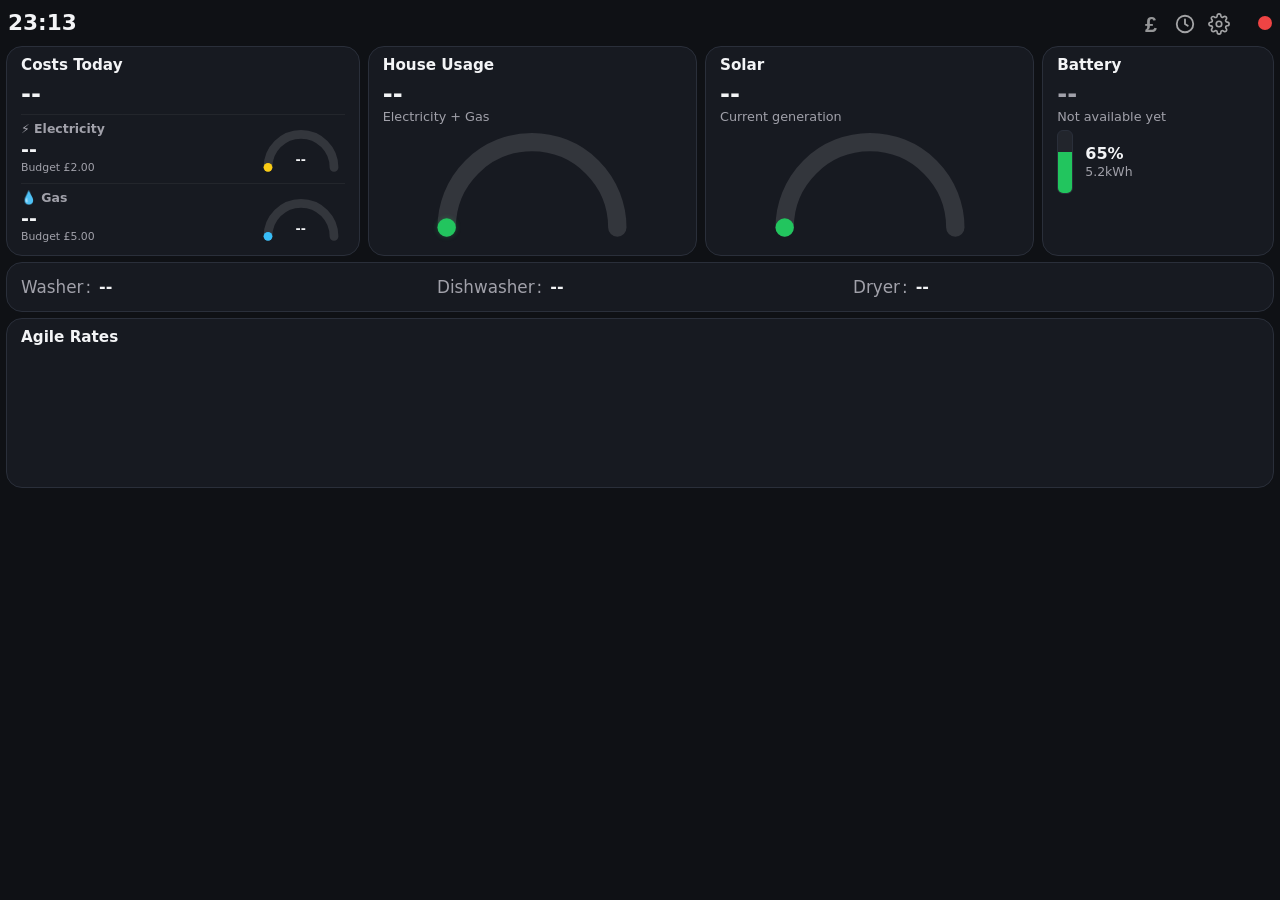
==== commit 09831477: "Layout and gauge changes" ====
--- a/static/index.html
+++ b/static/index.html
@@ -10,6 +10,7 @@
     <link rel="stylesheet" href="/static/css/history.css" />
     <link rel="stylesheet" href="/static/css/settings.css" />
     <link rel="stylesheet" href="/static/css/costs.css" />
+    <link rel="stylesheet" href="/static/css/gauge.css" />
 </head>
 
 <body>
@@ -46,28 +47,6 @@
 
         <main class="dashboard-main">
             <section class="top-row">
-                <article class="panel metric-panel" id="usage-panel">
-                    <div class="panel-header-row">
-                        <h2 class="panel-title">House Usage</h2>
-                    </div>
-
-                    <div class="panel-value" id="usage-main-value">--</div>
-                    <div class="panel-subtext" id="usage-subtext">Electricity + Gas</div>
-
-                    <div class="gauge-wrap gauge-wrap-house">
-                        <svg class="gauge gauge-double gauge-house-large" viewBox="0 0 320 180" aria-hidden="true">
-                            <path class="gauge-track" d="M 30 150 A 130 130 0 0 1 290 150" pathLength="100" />
-                            <path id="usage-gauge-electric" class="gauge-fill gauge-fill-electric"
-                                d="M 30 150 A 130 130 0 0 1 290 150" pathLength="100" stroke-dasharray="0 100" />
-
-                            <path class="gauge-track gauge-track-inner" d="M 60 150 A 100 100 0 0 1 260 150"
-                                pathLength="100" />
-                            <path id="usage-gauge-gas" class="gauge-fill gauge-fill-gas gauge-unavailable"
-                                d="M 60 150 A 100 100 0 0 1 260 150" pathLength="100" stroke-dasharray="0 100" />
-                        </svg>
-                    </div>
-                </article>
-
                 <article class="panel metric-panel costs-today-panel" id="costs-today-panel">
                     <div class="panel-header-row">
                         <h2 class="panel-title">Costs Today</h2>
@@ -111,6 +90,23 @@
                                 </svg>
                             </div>
                         </div>
+                    </div>
+                </article>
+
+                <article class="panel metric-panel" id="usage-panel">
+                    <div class="panel-header-row">
+                        <h2 class="panel-title">House Usage</h2>
+                    </div>
+
+                    <div class="panel-value" id="usage-main-value">--</div>
+                    <div class="panel-subtext" id="usage-subtext">Electricity + Gas</div>
+
+                    <div class="gauge-wrap gauge-wrap-house">
+                        <svg class="gauge gauge-double gauge-house-large" viewBox="0 0 320 180" aria-hidden="true">
+                            <path class="gauge-track" d="M 30 150 A 130 130 0 0 1 290 150" pathLength="100" />
+                            <path id="usage-gauge-electric" class="gauge-fill gauge-fill-electric"
+                                d="M 30 150 A 130 130 0 0 1 290 150" pathLength="100" stroke-dasharray="0 100" />
+                        </svg>
                     </div>
                 </article>
 
--- a/static/css/app.css
+++ b/static/css/app.css
@@ -24,6 +24,9 @@
   --solar-green-dark: #15803d;
   --solar-green-mid: #22c55e;
   --solar-green-bright: #4ade80;
+
+  --main-gauge-width: 250px;
+  --main-gauge-height: 145px;
 }
 
 [hidden] {
@@ -73,7 +76,7 @@
 .top-row {
   min-height: 0;
   display: grid;
-  grid-template-columns: 1.25fr 1.45fr 1.45fr 0.95fr;
+  grid-template-columns: 1.45fr 1.35fr 1.35fr 0.95fr;
   gap: 8px;
 }
 
@@ -399,79 +402,6 @@
   font-weight: 800;
 }
 
-/* =========================
-   Gauge Components
-========================= */
-
-.gauge-wrap {
-  position: relative;
-  min-height: 0;
-  display: flex;
-  align-items: flex-end;
-  justify-content: center;
-  overflow: hidden;
-}
-
-.gauge-wrap-house,
-.gauge-wrap-solar {
-  height: 100%;
-  padding-top: 2px;
-}
-
-.gauge {
-  width: 100%;
-  height: 100%;
-  overflow: visible;
-}
-
-.gauge-house-large,
-.gauge-solar-large {
-  width: 100%;
-  height: 100%;
-  max-width: none;
-  max-height: none;
-}
-
-.gauge path {
-  fill: none;
-  stroke-linecap: round;
-}
-
-.gauge-track {
-  stroke: rgba(255, 255, 255, 0.12);
-  stroke-width: 14;
-}
-
-.gauge-track-inner {
-  stroke-width: 10;
-}
-
-.gauge-fill {
-  stroke-width: 14;
-  stroke: var(--normal);
-  transition:
-    stroke-dasharray 0.3s ease,
-    stroke 0.3s ease;
-}
-
-.gauge-fill-electric {
-  stroke: var(--normal);
-}
-
-.gauge-fill-gas {
-  stroke: #60a5fa;
-  stroke-width: 10;
-}
-
-.gauge-fill-solar {
-  stroke: var(--cheap);
-}
-
-.gauge-unavailable {
-  stroke: rgba(255, 255, 255, 0.2);
-  stroke-dasharray: 4 4;
-}
-
 .solar-export-icon {
   position: absolute;
   top: 0;
--- a/static/css/gauge.css
+++ b/static/css/gauge.css
@@ -0,0 +1,60 @@
+/* =========================
+   Gauge Components
+========================= */
+
+:root {
+  --main-gauge-width: 210px;
+}
+
+.gauge-wrap {
+  position: relative;
+  min-height: 0;
+  margin-top: 2px;
+  width: 100%;
+  height: 100%;
+  display: flex;
+  align-items: flex-end;
+  justify-content: center;
+  overflow: hidden;
+}
+
+.gauge-house-large,
+.gauge-solar-large {
+  width: min(var(--main-gauge-width), 100%);
+  height: auto;
+  aspect-ratio: 320 / 180;
+  display: block;
+  overflow: visible;
+}
+
+.gauge path {
+  fill: none;
+  stroke-linecap: round;
+}
+
+.gauge-track {
+  stroke: rgba(255, 255, 255, 0.12);
+  stroke-width: 28;
+}
+
+.gauge-fill {
+  stroke-width: 28;
+  stroke: var(--normal);
+  transition:
+    stroke-dasharray 0.3s ease,
+    stroke 0.3s ease;
+}
+
+.gauge-fill-electric {
+  stroke: var(--cheap);
+  filter: drop-shadow(0 0 4px rgba(34, 197, 94, 0.3));
+}
+
+.gauge-fill-solar {
+  stroke: var(--cheap);
+}
+
+.gauge-unavailable {
+  stroke: rgba(255, 255, 255, 0.2);
+  stroke-dasharray: 4 4;
+}
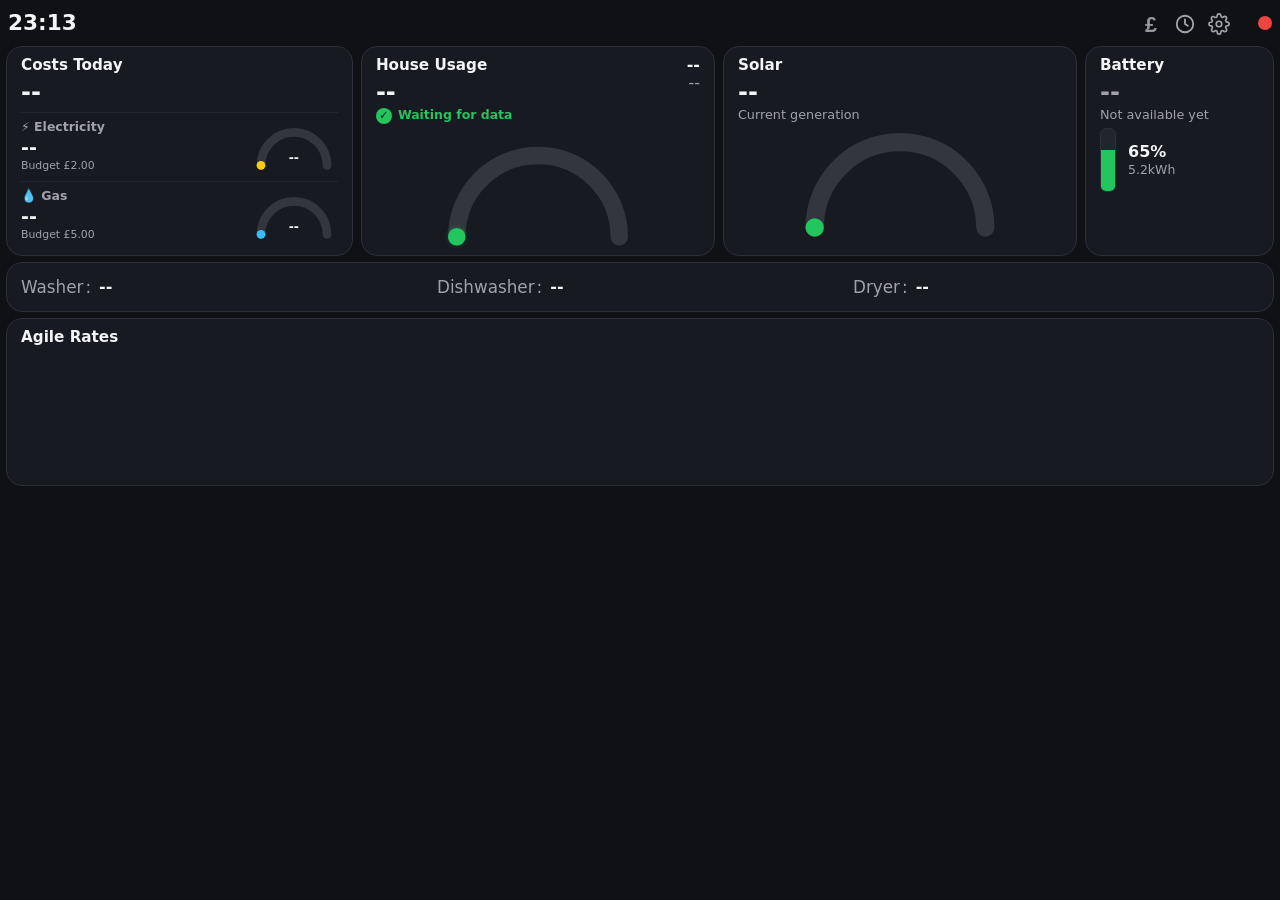
==== commit 61859ab2: "Updated House Usage section Co-authored-by: Copilot <copilot@github.com>" ====
--- a/static/index.html
+++ b/static/index.html
@@ -11,6 +11,7 @@
     <link rel="stylesheet" href="/static/css/settings.css" />
     <link rel="stylesheet" href="/static/css/costs.css" />
     <link rel="stylesheet" href="/static/css/gauge.css" />
+    <link rel="stylesheet" href="/static/css/house-usage.css" />
 </head>
 
 <body>
@@ -93,16 +94,27 @@
                     </div>
                 </article>
 
-                <article class="panel metric-panel" id="usage-panel">
+                <article class="panel metric-panel usage-panel" id="usage-panel">
                     <div class="panel-header-row">
                         <h2 class="panel-title">House Usage</h2>
-                    </div>
-
-                    <div class="panel-value" id="usage-main-value">--</div>
-                    <div class="panel-subtext" id="usage-subtext">Electricity + Gas</div>
+
+                        <div class="usage-cost">
+                            <div class="usage-cost-value" id="usage-cost-value">--</div>
+                            <div class="usage-cost-rate" id="usage-cost-rate">--</div>
+                        </div>
+                    </div>
+
+                    <div class="panel-value" id="usage-load-value">--</div>
+
+                    <div class="usage-flow-state" id="usage-flow-state">
+                        <span class="usage-flow-icon">✓</span>
+                        <span id="usage-flow-text">Waiting for data</span>
+                    </div>
+
+                    <!-- <div class="usage-flow-detail" id="usage-flow-detail">--</div> -->
 
                     <div class="gauge-wrap gauge-wrap-house">
-                        <svg class="gauge gauge-double gauge-house-large" viewBox="0 0 320 180" aria-hidden="true">
+                        <svg class="gauge gauge-house-large" viewBox="0 0 320 180" aria-hidden="true">
                             <path class="gauge-track" d="M 30 150 A 130 130 0 0 1 290 150" pathLength="100" />
                             <path id="usage-gauge-electric" class="gauge-fill gauge-fill-electric"
                                 d="M 30 150 A 130 130 0 0 1 290 150" pathLength="100" stroke-dasharray="0 100" />
--- a/static/css/app.css
+++ b/static/css/app.css
@@ -76,7 +76,7 @@
 .top-row {
   min-height: 0;
   display: grid;
-  grid-template-columns: 1.45fr 1.35fr 1.35fr 0.95fr;
+  grid-template-columns: 1.45fr 1.48fr 1.48fr 0.79fr;
   gap: 8px;
 }
 
@@ -308,9 +308,7 @@
   display: flex;
   justify-content: space-between;
   align-items: baseline;
-  gap: 8px;
-  margin-bottom: 4px;
-
+  margin-bottom: 2px;
   position: relative;
 }
 
--- a/static/css/gauge.css
+++ b/static/css/gauge.css
@@ -48,6 +48,14 @@
 .gauge-fill-electric {
   stroke: var(--cheap);
   filter: drop-shadow(0 0 4px rgba(34, 197, 94, 0.3));
+    transition:
+    stroke-dasharray 0.4s ease,
+    stroke 0.3s ease,
+    filter 0.4s ease;
+}
+
+.gauge-fill-electric.active {
+  filter: drop-shadow(0 0 6px rgba(34, 197, 94, 0.5));
 }
 
 .gauge-fill-solar {
--- a/static/css/house-usage.css
+++ b/static/css/house-usage.css
@@ -0,0 +1,83 @@
+/* =========================
+   House Usage Panel
+========================= */
+
+#usage-panel .gauge-wrap-house {
+  display: flex;
+  align-items: flex-end;
+  justify-content: center;
+  margin-top: auto; 
+  transform: translateY(15px);
+  padding-top: 0;
+}
+
+#usage-panel .gauge-house-large {
+  width: 200px;
+}
+
+.usage-panel {
+  display: grid;
+  grid-template-rows: auto auto auto auto 1fr;
+  gap: 4px;
+}
+
+.usage-header-row {
+  position: relative;
+  display: flex;
+  align-items: baseline;
+}
+
+.usage-cost {
+  position: absolute;
+  top: 0;
+  right: 0;
+  text-align: right;
+  display: flex;
+  flex-direction: column;
+  align-items: flex-end;
+}
+
+.usage-cost-value {
+  color: var(--text);
+  font-size: 1rem;
+  font-weight: 800;
+  line-height: 1;
+  white-space: nowrap;
+}
+
+.usage-cost-rate {
+  color: var(--muted);
+  font-size: 1rem;
+  line-height: 1;
+  white-space: nowrap;
+  margin-top: 2px;
+}
+
+.usage-flow-state {
+  display: flex;
+  align-items: center;
+  gap: 6px;
+  color: var(--cheap);
+  font-size: 0.78rem;
+  font-weight: 800;
+  line-height: 1;
+}
+
+.usage-flow-icon {
+  width: 16px;
+  height: 16px;
+  border-radius: 999px;
+  display: inline-flex;
+  align-items: center;
+  justify-content: center;
+  background: var(--cheap);
+  color: var(--panel);
+  font-size: 0.72rem;
+  font-weight: 900;
+}
+
+.usage-flow-detail {
+  color: var(--muted);
+  font-size: 0.7rem;
+  line-height: 1;
+}
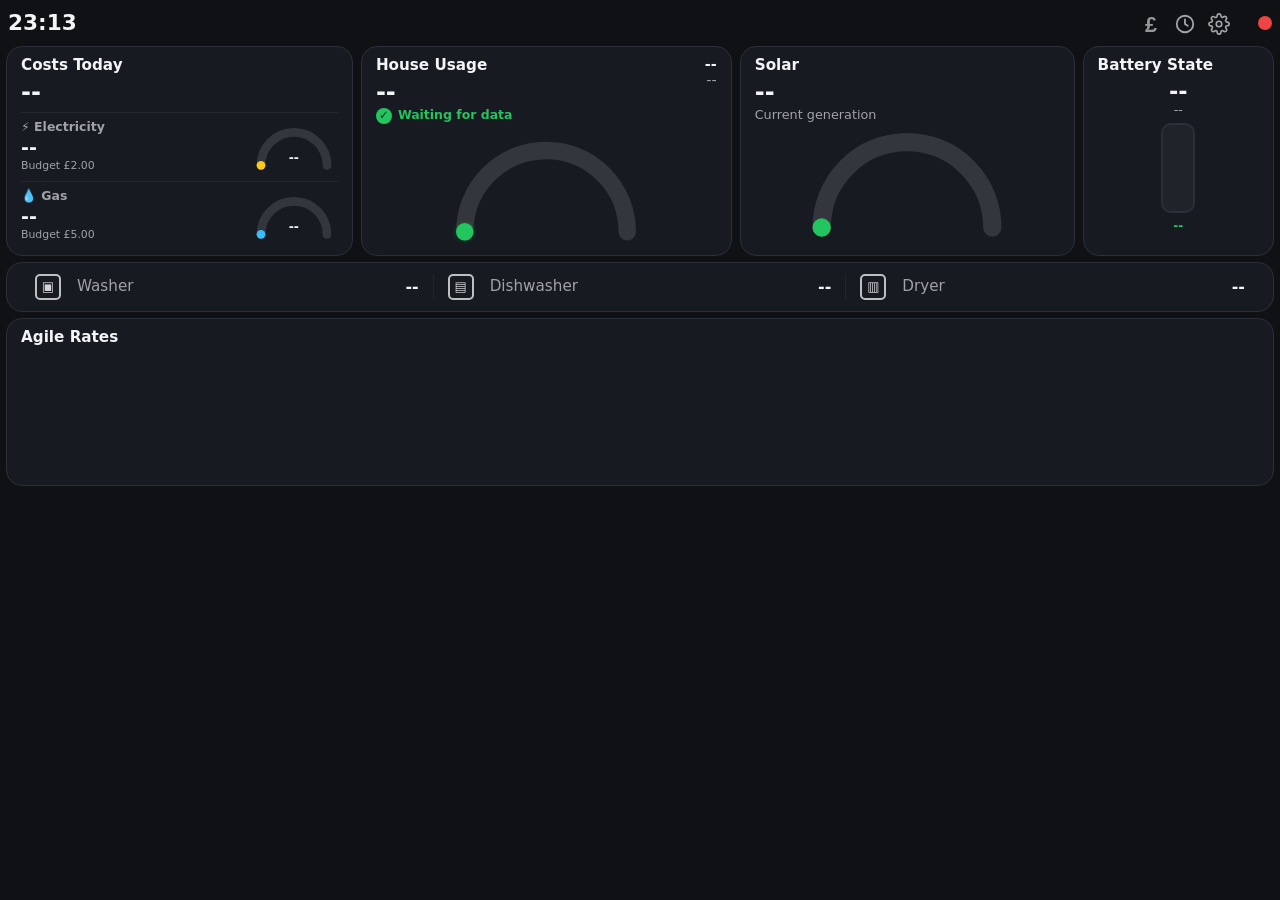
==== commit 9808cc6b: "More tweaks to the layout and House Usage Co-authored-by: Copilot <copilot@github.com>" ====
--- a/static/index.html
+++ b/static/index.html
@@ -12,6 +12,8 @@
     <link rel="stylesheet" href="/static/css/costs.css" />
     <link rel="stylesheet" href="/static/css/gauge.css" />
     <link rel="stylesheet" href="/static/css/house-usage.css" />
+    <link rel="stylesheet" href="/static/css/battery.css" />
+    <link rel="stylesheet" href="/static/css/appliance.css" />
 </head>
 
 <body>
@@ -107,7 +109,7 @@
                     <div class="panel-value" id="usage-load-value">--</div>
 
                     <div class="usage-flow-state" id="usage-flow-state">
-                        <span class="usage-flow-icon">✓</span>
+                        <span class="usage-flow-icon" id="usage-flow-icon">✓</span>
                         <span id="usage-flow-text">Waiting for data</span>
                     </div>
 
@@ -145,39 +147,41 @@
 
                 <article class="panel metric-panel" id="battery-panel">
                     <div class="panel-header-row">
-                        <h2 class="panel-title">Battery</h2>
+                        <h2 class="panel-title">Battery State</h2>
                     </div>
 
                     <div class="panel-body battery-panel-body">
-                        <div class="panel-value panel-value-muted">--</div>
-                        <div class="panel-subtext">Not available yet</div>
-
-                        <div class="battery-widget">
-                            <div class="battery-bar">
-                                <div class="battery-fill" style="height: 65%"></div>
-                            </div>
-
-                            <div class="battery-meta">
-                                <div class="battery-value">65%</div>
-                                <div class="battery-caption">5.2kWh</div>
-                            </div>
-                        </div>
+                        <div class="battery-top">
+                            <div class="battery-percentage" id="battery-percentage">--</div>
+                            <div class="battery-kwh" id="battery-kwh">--</div>
+                        </div>
+
+                        <div class="battery-visual">
+                            <div class="battery-shell">
+                                <div class="battery-fill" id="battery-fill"></div>
+                            </div>
+                        </div>
+
+                        <div class="battery-status" id="battery-status">--</div>
                     </div>
                 </article>
             </section>
 
             <section class="panel appliance-row" id="appliance-row">
                 <div class="appliance-item">
+                    <div class="appliance-icon" aria-hidden="true">▣</div>
                     <span class="appliance-label">Washer</span>
                     <span class="appliance-value" id="appliance-washing-machine">--</span>
                 </div>
 
                 <div class="appliance-item">
+                    <div class="appliance-icon" aria-hidden="true">▤</div>
                     <span class="appliance-label">Dishwasher</span>
                     <span class="appliance-value" id="appliance-dishwasher">--</span>
                 </div>
 
                 <div class="appliance-item">
+                    <div class="appliance-icon" aria-hidden="true">▥</div>
                     <span class="appliance-label">Dryer</span>
                     <span class="appliance-value" id="appliance-tumble-dryer">--</span>
                 </div>
--- a/static/css/app.css
+++ b/static/css/app.css
@@ -76,7 +76,7 @@
 .top-row {
   min-height: 0;
   display: grid;
-  grid-template-columns: 1.45fr 1.48fr 1.48fr 0.79fr;
+  grid-template-columns: 1.45fr 1.55fr 1.40fr 0.80fr;
   gap: 8px;
 }
 
@@ -355,51 +355,6 @@
   gap: 4px;
 }
 
-/* =========================
-   Appliance Row
-========================= */
-
-.appliance-row {
-  display: grid;
-  grid-template-columns: repeat(3, 1fr);
-  align-items: center;
-  gap: 10px;
-  padding: 6px 14px;
-  min-height: 0;
-}
-
-.appliance-item {
-  display: flex;
-  align-items: center;
-  justify-content: flex-start;
-  gap: 8px;
-}
-
-.appliance-label {
-  color: var(--muted);
-  font-size: 1.05rem;
-  line-height: 1;
-  white-space: nowrap;
-}
-
-.appliance-label::after {
-  content: ":";
-  margin-left: 2px;
-}
-
-.appliance-value {
-  color: var(--text);
-  font-size: 1rem;
-  font-weight: 700;
-  line-height: 1;
-  white-space: nowrap;
-}
-
-.appliance-value.running {
-  color: var(--cheap);
-  font-weight: 800;
-}
-
 .solar-export-icon {
   position: absolute;
   top: 0;
@@ -431,61 +386,6 @@
 }
 
 /* =========================
-   Battery Panel
-   Keep this section together for
-   future battery integration work
-========================= */
-
-.battery-panel-body {
-  grid-template-rows: auto auto 1fr;
-}
-
-.battery-widget {
-  min-height: 0;
-  display: flex;
-  align-items: center;
-  gap: 12px;
-  height: 100%;
-  padding-top: 2px;
-}
-
-.battery-bar {
-  width: 16px;
-  height: 100%;
-  min-height: 64px;
-  background: rgba(255, 255, 255, 0.05);
-  border-radius: 6px;
-  overflow: hidden;
-  border: 1px solid var(--panel-border);
-  display: flex;
-  align-items: end;
-}
-
-.battery-fill {
-  width: 100%;
-  background: var(--cheap);
-  transition: height 0.3s ease;
-}
-
-.battery-meta {
-  display: flex;
-  flex-direction: column;
-  gap: 4px;
-}
-
-.battery-value {
-  font-size: 1rem;
-  font-weight: 700;
-  line-height: 1;
-}
-
-.battery-caption {
-  color: var(--muted);
-  font-size: 0.78rem;
-  line-height: 1;
-}
-
-/* =========================
    Shared Modal Backdrop
 ========================= */
 
--- a/static/css/house-usage.css
+++ b/static/css/house-usage.css
@@ -7,7 +7,7 @@
   align-items: flex-end;
   justify-content: center;
   margin-top: auto; 
-  transform: translateY(15px);
+  transform: translateY(10px);
   padding-top: 0;
 }
 
@@ -39,7 +39,7 @@
 
 .usage-cost-value {
   color: var(--text);
-  font-size: 1rem;
+  font-size: 0.9rem;
   font-weight: 800;
   line-height: 1;
   white-space: nowrap;
@@ -47,7 +47,7 @@
 
 .usage-cost-rate {
   color: var(--muted);
-  font-size: 1rem;
+  font-size: 0.9rem;
   line-height: 1;
   white-space: nowrap;
   margin-top: 2px;
@@ -61,6 +61,30 @@
   font-size: 0.78rem;
   font-weight: 800;
   line-height: 1;
+}
+
+.usage-flow-export .usage-flow-icon {
+  background: var(--cheap);
+}
+
+.usage-flow-import .usage-flow-icon {
+  background: var(--expensive);
+}
+
+.usage-flow-idle .usage-flow-icon {
+  background: var(--muted);
+}
+
+.usage-flow-export {
+  color: var(--cheap);
+}
+
+.usage-flow-import {
+  color: var(--expensive);
+}
+
+.usage-flow-idle {
+  color: var(--muted);
 }
 
 .usage-flow-icon {
--- a/static/css/battery.css
+++ b/static/css/battery.css
@@ -0,0 +1,78 @@
+/* =========================
+   Battery Panel (New)
+========================= */
+
+.battery-panel-body {
+  display: grid;
+  grid-template-rows: auto 1fr auto;
+  align-items: center;
+  justify-items: center;
+  gap: 6px;
+}
+
+.battery-top {
+  text-align: center;
+}
+
+.battery-percentage {
+  font-size: 1.4rem;
+  font-weight: 800;
+  line-height: 1;
+}
+
+.battery-kwh {
+  font-size: 0.8rem;
+  color: var(--muted);
+}
+
+/* Battery visual */
+
+.battery-visual {
+  display: flex;
+  align-items: center;
+  justify-content: center;
+}
+
+.battery-shell {
+  width: 34px;
+  height: 90px;
+  border-radius: 10px;
+  border: 2px solid var(--panel-border);
+  background: rgba(255,255,255,0.04);
+  position: relative;
+  overflow: hidden;
+}
+
+/* battery tip */
+.battery-shell::before {
+  content: "";
+  position: absolute;
+  top: -6px;
+  left: 50%;
+  transform: translateX(-50%);
+  width: 14px;
+  height: 6px;
+  border-radius: 2px;
+  background: var(--panel-border);
+}
+
+/* fill */
+
+.battery-fill {
+  position: absolute;
+  bottom: 0;
+  width: 100%;
+  height: 0%;
+  background: var(--cheap);
+  transition: height 0.4s ease;
+  background: linear-gradient(to top, #22c55e, #4ade80);
+}
+
+/* status */
+
+.battery-status {
+  font-size: 0.75rem;
+  font-weight: 700;
+  text-align: center;
+  color: var(--cheap);
+}
--- a/static/css/appliance.css
+++ b/static/css/appliance.css
@@ -0,0 +1,64 @@
+/* =========================
+   Appliance Row
+========================= */
+
+.appliance-row {
+  display: grid;
+  grid-template-columns: repeat(3, 1fr);
+  align-items: center;
+  gap: 0;
+  padding: 6px 14px;
+  min-height: 0;
+}
+
+.appliance-item {
+  display: grid;
+  grid-template-columns: 32px auto 1fr;
+  align-items: center;
+  gap: 10px;
+  min-width: 0;
+  padding: 0 14px;
+  border-right: 1px solid var(--panel-soft-border);
+}
+
+.appliance-item:last-child {
+  border-right: none;
+}
+
+.appliance-icon {
+  width: 26px;
+  height: 26px;
+  border: 2px solid rgba(255, 255, 255, 0.72);
+  border-radius: 5px;
+  color: rgba(255, 255, 255, 0.82);
+  display: flex;
+  align-items: center;
+  justify-content: center;
+  font-size: 0.82rem;
+  line-height: 1;
+}
+
+.appliance-label {
+  color: var(--muted);
+  font-size: 0.95rem;
+  line-height: 1;
+  white-space: nowrap;
+}
+
+.appliance-label::after {
+  content: "";
+}
+
+.appliance-value {
+  color: var(--text);
+  font-size: 1rem;
+  font-weight: 800;
+  line-height: 1;
+  white-space: nowrap;
+  justify-self: end;
+}
+
+.appliance-value.running {
+  color: var(--cheap);
+  font-weight: 900;
+}
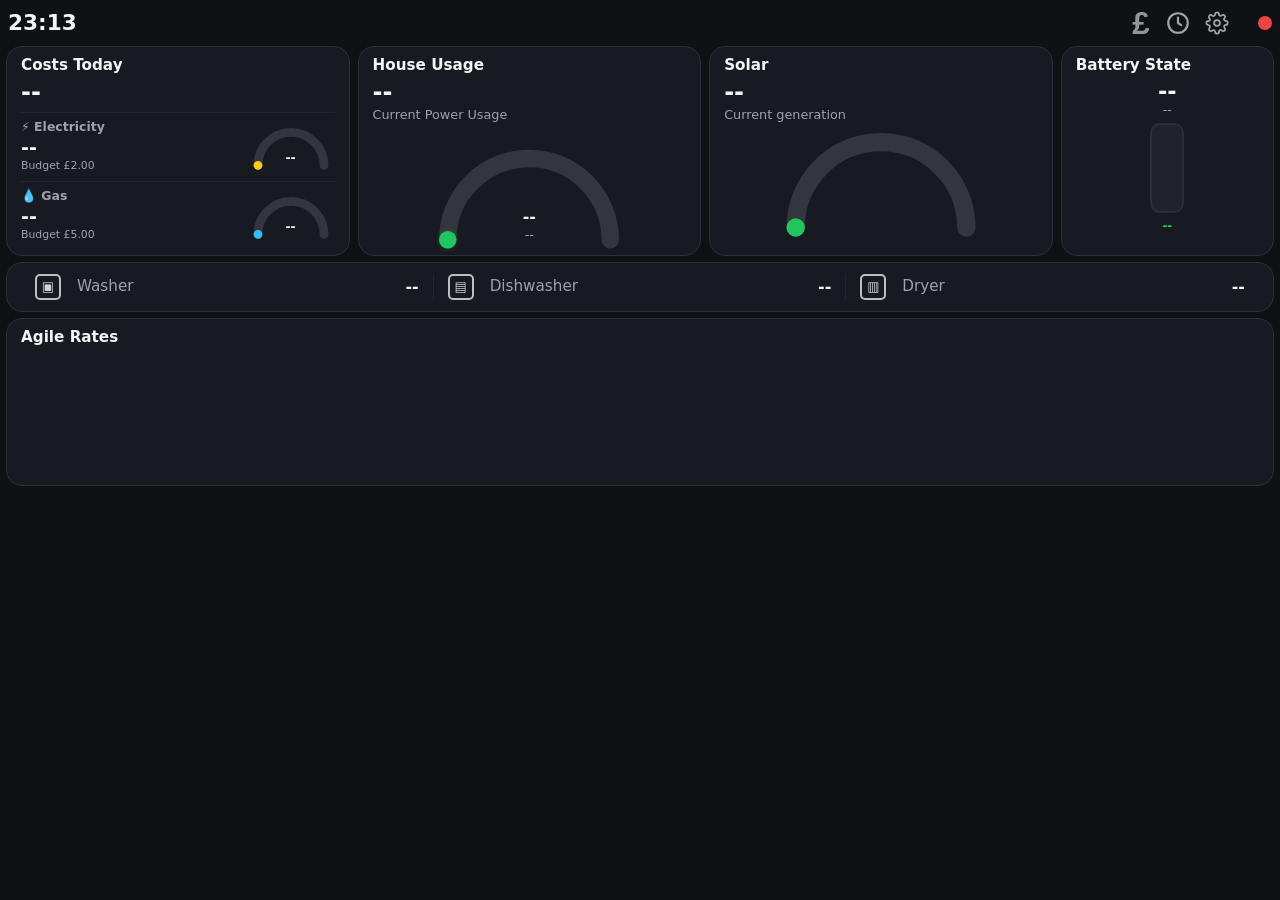
==== commit 58ca4fd7: "Updated the solar section to show export Co-authored-by: Copilot <copilot@github.com>" ====
--- a/static/index.html
+++ b/static/index.html
@@ -14,6 +14,7 @@
     <link rel="stylesheet" href="/static/css/house-usage.css" />
     <link rel="stylesheet" href="/static/css/battery.css" />
     <link rel="stylesheet" href="/static/css/appliance.css" />
+    <link rel="stylesheet" href="/static/css/solar.css" />
 </head>
 
 <body>
@@ -99,21 +100,10 @@
                 <article class="panel metric-panel usage-panel" id="usage-panel">
                     <div class="panel-header-row">
                         <h2 class="panel-title">House Usage</h2>
-
-                        <div class="usage-cost">
-                            <div class="usage-cost-value" id="usage-cost-value">--</div>
-                            <div class="usage-cost-rate" id="usage-cost-rate">--</div>
-                        </div>
                     </div>
 
                     <div class="panel-value" id="usage-load-value">--</div>
-
-                    <div class="usage-flow-state" id="usage-flow-state">
-                        <span class="usage-flow-icon" id="usage-flow-icon">✓</span>
-                        <span id="usage-flow-text">Waiting for data</span>
-                    </div>
-
-                    <!-- <div class="usage-flow-detail" id="usage-flow-detail">--</div> -->
+                    <div class="panel-subtext">Current Power Usage</div>
 
                     <div class="gauge-wrap gauge-wrap-house">
                         <svg class="gauge gauge-house-large" viewBox="0 0 320 180" aria-hidden="true">
@@ -121,6 +111,11 @@
                             <path id="usage-gauge-electric" class="gauge-fill gauge-fill-electric"
                                 d="M 30 150 A 130 130 0 0 1 290 150" pathLength="100" stroke-dasharray="0 100" />
                         </svg>
+
+                        <div class="usage-cost usage-cost-in-gauge">
+                            <div class="usage-cost-value" id="usage-cost-value">--</div>
+                            <div class="usage-cost-rate" id="usage-cost-rate">--</div>
+                        </div>
                     </div>
                 </article>
 
@@ -142,6 +137,10 @@
                             <path id="solar-gauge-fill" class="gauge-fill gauge-fill-solar"
                                 d="M 30 150 A 130 130 0 0 1 290 150" pathLength="100" stroke-dasharray="0 100" />
                         </svg>
+                        <div class="solar-export-amount" id="solar-export-amount" hidden>
+                            <div class="solar-export-label">Exporting</div>
+                            <div class="solar-export-value" id="solar-export-value">--</div>
+                        </div>
                     </div>
                 </article>
 
--- a/static/css/app.css
+++ b/static/css/app.css
@@ -76,7 +76,7 @@
 .top-row {
   min-height: 0;
   display: grid;
-  grid-template-columns: 1.45fr 1.55fr 1.40fr 0.80fr;
+  grid-template-columns: 1.45fr 1.45fr 1.45fr 0.9fr;
   gap: 8px;
 }
 
@@ -234,8 +234,8 @@
 }
 
 .icon-button {
-  width: 30px;
-  height: 30px;
+  width: 34px;
+  height: 34px;
   border: none;
   background: transparent;
   color: rgba(255, 255, 255, 0.62);
@@ -256,22 +256,37 @@
 }
 
 .icon-svg {
-  width: 22px;
-  height: 22px;
-  transform: translateY(1px);
+  width: 26px;
+  height: 26px;
+  display: block;
+  stroke: currentColor;
   fill: none;
-  stroke: currentColor;
   stroke-width: 1.8;
   stroke-linecap: round;
   stroke-linejoin: round;
-  overflow: visible;
+  vector-effect: non-scaling-stroke; /* keeps stroke consistent */
+}
+
+#settings-button .icon-svg {
+  transform: scale(0.9);
+}
+
+#history-button .icon-svg {
+  transform: translateX(-1px);
 }
 
 .icon-currency {
-  font-size: 1.35rem;
-  font-weight: 600; /* slightly less bold than default */
+  width: 30px;
+  height: 30px;
+  display: flex;
+  align-items: center;
+  justify-content: center;
+
+  font-size: 1.95rem;
+  font-weight: 700;
+  line-height: 1;
   opacity: 0.9;
-  transform: translateY(2px);
+  transform: translateY(1px);
 }
 
 .poll-indicator {
--- a/static/css/house-usage.css
+++ b/static/css/house-usage.css
@@ -7,7 +7,7 @@
   align-items: flex-end;
   justify-content: center;
   margin-top: auto; 
-  transform: translateY(10px);
+  transform: translateY(20px);
   padding-top: 0;
 }
 
@@ -28,18 +28,23 @@
 }
 
 .usage-cost {
-  position: absolute;
-  top: 0;
-  right: 0;
-  text-align: right;
+  text-align: center;
   display: flex;
   flex-direction: column;
-  align-items: flex-end;
+  align-items: center;
+}
+
+.usage-cost-in-gauge {
+  position: absolute;
+  left: 50%;
+  top: 70%;
+  transform: translate(-50%, -50%);
+  pointer-events: none;
 }
 
 .usage-cost-value {
   color: var(--text);
-  font-size: 0.9rem;
+  font-size: 1rem;
   font-weight: 800;
   line-height: 1;
   white-space: nowrap;
@@ -47,10 +52,10 @@
 
 .usage-cost-rate {
   color: var(--muted);
-  font-size: 0.9rem;
+  font-size: 0.8rem;
   line-height: 1;
   white-space: nowrap;
-  margin-top: 2px;
+  margin-top: 4px;
 }
 
 .usage-flow-state {
--- a/static/css/solar.css
+++ b/static/css/solar.css
@@ -0,0 +1,28 @@
+/* =========================
+   Solar Panel
+========================= */
+
+.solar-export-amount {
+  position: absolute;
+  left: 50%;
+  top: 75%;
+  transform: translate(-50%, -50%);
+  text-align: center;
+  pointer-events: none;
+}
+
+.solar-export-label {
+  color: var(--muted);
+  font-size: 0.75rem;
+  font-weight: 700;
+  line-height: 1;
+}
+
+.solar-export-value {
+  margin-top: 4px;
+  color: var(--text);
+  font-size: 1rem;
+  font-weight: 800;
+  line-height: 1;
+  color: var(--cheap); /* green = good/export */
+}
